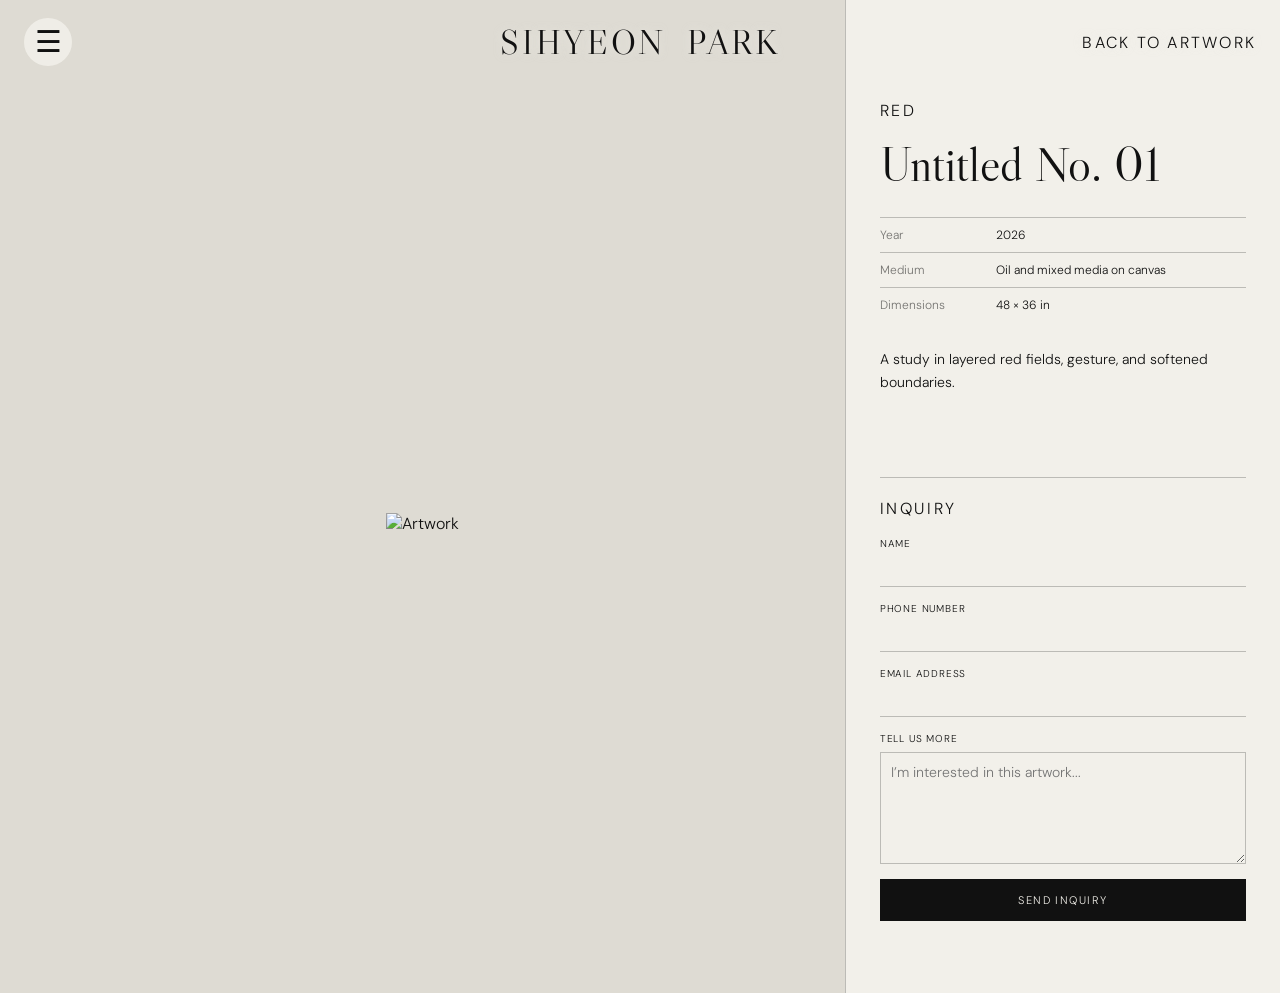
==== artwork-detail.html @ b91074b2 "website upgrade" ====
<!DOCTYPE html>
<html lang="en">
<head>
<meta charset="UTF-8"><meta name="viewport" content="width=device-width, initial-scale=1.0">
<title>Artwork Detail — SIHYEON PARK</title>
<link rel="stylesheet" href="styles.css">
</head>
<body class="detail-body">
<header class="site-header detail-header">
  <button class="menu-button" aria-label="Open menu" aria-expanded="false">☰</button>
  <a href="index.html" class="brand">SIHYEON PARK</a>
  <a href="artwork.html" class="view-artwork back-artwork">BACK TO ARTWORK</a>
</header>

<nav class="drawer" aria-hidden="true">
  <button class="drawer-close" aria-label="Close menu">CLOSE</button>
  <div class="drawer-links">
    <div class="menu-group">
      <button class="submenu-toggle" type="button" aria-expanded="false">
        <span>Artwork</span><span class="submenu-mark">+</span>
      </button>
      <div class="submenu" aria-hidden="true">
        <a href="artwork.html">Recent Artwork</a>
        <a href="artwork.html?theme=red">Red</a>
        <a href="artwork.html?theme=blue">Blue</a>
        <a href="artwork.html?theme=black">Black</a>
        <a href="artwork.html?theme=gold">Gold</a>
        <a href="artwork.html?theme=white">White</a>
      </div>
    </div>
    <a href="smalls_collection.html">Smalls Collection</a>
    <a href="index.html#exhibition">Exhibition</a>
    <a href="index.html#bio">Bio</a>
    <a href="index.html#press">Media &amp; Press</a>
    <a href="index.html#contact">Contact</a>
    <a class="instagram" href="https://instagram.com/artist_sihyeonpark?igshid=NTc4MTIwNjQ2YQ==" target="_blank" rel="noreferrer">◎ Instagram</a>
  </div>
</nav>

<main class="detail-layout">
  <section class="detail-image-panel">
    <img id="detail-image" src="images/artwork-01.svg" alt="Artwork">
  </section>

  <aside class="detail-side">
    <div class="detail-info">
      <p class="section-label" id="detail-theme">RED</p>
      <h1 id="detail-title">Untitled No. 01</h1>
      <dl>
        <div><dt>Year</dt><dd id="detail-year">2026</dd></div>
        <div><dt>Medium</dt><dd id="detail-medium">Oil and mixed media on canvas</dd></div>
        <div><dt>Dimensions</dt><dd id="detail-size">48 × 36 in</dd></div>
      </dl>
      <p id="detail-description">A study in layered red fields, gesture, and softened boundaries.</p>
      <p id="detail-availability" class="section-label" hidden></p>
    </div>

    <!-- <form class="inquiry-form">
      <p class="section-label">INQUIRY</p>
      <input type="hidden" name="artwork" id="inquiry-artwork">
      <label>Name<input type="text" name="name" required></label>
      <label>Phone Number<input type="tel" name="phone"></label>
      <label>Email Address<input type="email" name="email" required></label>
      <label>Tell us more<textarea name="message" rows="5" placeholder="I’m interested in this artwork..."></textarea></label>
      <button type="submit">SEND INQUIRY</button>
      <p class="inquiry-status" aria-live="polite"></p>
    </form> -->
    <form
      class="inquiry-form"
      action="https://docs.google.com/forms/d/e/1FAIpQLSfz-mkE204IaNHrEFgQSJeal2ZT3yxiCkTtmvPBRUlfY0KN0Q/formResponse"
      method="POST"
      target="inquiry_iframe"
      onsubmit="inquirySubmitted=true;"
    >
      <p class="section-label">INQUIRY</p>
      <input
        type="hidden"
        name="entry.837930430"
        id="inquiry-artwork"
      >
      <label>
        Name
        <input
          type="text"
          name="entry.336849934"
          required
        >
      </label>
      <label>
        Phone Number
        <input
          type="tel"
          name="entry.728266838"
        >
      </label>
      <label>
        Email Address
        <input
          type="email"
          name="entry.893797114"
          required
        >
      </label>
      <label>
        Tell us more
        <textarea
          name="entry.766029228"
          rows="5"
          placeholder="I’m interested in this artwork..."
        ></textarea>
      </label>
      <button type="submit">
        SEND INQUIRY
      </button>
      <p class="inquiry-status" aria-live="polite"></p>
    </form>
  </aside>
</main>
<iframe
  name="inquiry_iframe"
  id="inquiry_iframe"
  style="display:none;"
  onload="if(inquirySubmitted){inquirySuccess();}"
></iframe>
<script>
let inquirySubmitted = false;
function inquirySuccess() {
  const status =
    document.querySelector('.inquiry-status');
  if (status) {
    status.textContent =
      'Thank you. Your inquiry has been sent.';
  }
  inquirySubmitted = false;
}
</script>
<script src="artworks.js"></script>
<script src="script.js"></script>
</body>
</html>
---- styles.css ----
@import url('https://fonts.googleapis.com/css2?family=DM+Sans:wght@300;400;500&family=Libre+Caslon+Display&display=swap');
*{box-sizing:border-box}
:root{--bg:#f2f0ea;--ink:#111;--line:rgba(17,17,17,.24);--pad:24px}
html{scroll-behavior:smooth}
body{margin:0;background:var(--bg);color:var(--ink);font-family:"DM Sans",sans-serif;font-weight:300}
a{color:inherit;text-decoration:none} img{display:block;width:100%} button,input,textarea{font:inherit}
.site-header{position:fixed;inset:0 0 auto;z-index:50;display:grid;grid-template-columns:1fr auto 1fr;align-items:center;padding:18px var(--pad);mix-blend-mode:difference;color:white;pointer-events:none}
.site-header>*{pointer-events:auto}.brand{font-family:"Libre Caslon Display",serif;font-size:34px;letter-spacing:.08em;word-spacing: 10px}
.menu-button,.view-artwork,.drawer-close{border:0;background:none;padding:0;cursor:pointer;font-size:16px;letter-spacing:.14em}.menu-button{justify-self:start}.view-artwork{justify-self:end}
.drawer{position:fixed;inset:0 auto 0 0;width:min(460px,92vw);background:#111;color:#f5f3ed;z-index:90;padding:22px 24px 36px;transform:translateX(-101%);transition:transform .45s cubic-bezier(.76,0,.24,1)}
.drawer.open{transform:translateX(0)}.drawer-close{color:inherit}.drawer-links{display:flex;flex-direction:column;gap:10px;margin-top:14vh}
.drawer-links>a,
.submenu-toggle {
  font-family: "Libre Caslon Display", serif;
  font-size: 30px;
  line-height: 1.04;
  width: 100%;
  display: flex;
  justify-content: space-between;
  align-items: baseline;
  border: 0;
  background: none;
  color: inherit;
  padding: 0;
  cursor: pointer;
  text-align: left;
}
.submenu{max-height:0;overflow:hidden;opacity:0;display:flex;flex-direction:column;gap:4px;padding-left:18px;transition:.3s ease}
.menu-group.open .submenu{max-height:320px;opacity:1;margin:10px 0 14px}.submenu-mark{font-family:"DM Sans";font-size:18px}.menu-group.open .submenu-mark{transform:rotate(45deg)}
.drawer-links .submenu a,.drawer-links .instagram{font-family:"DM Sans";font-size:15px;line-height:1.5;opacity:.82}.drawer-links .instagram{margin-top:24px}
/* Landing page */
.hero {
  position: relative;
  width: 100%;
  height: auto;
  overflow: hidden;
  background: var(--bg);
  padding-top: 70px;
}
/* Landing page artwork */
.hero-image {
  position: relative;
  display: block;
  width: 100%;
  height: auto;
  object-fit: contain;
  object-position: center;
}
.signup-overlay {
  position: fixed;
  inset: 0;
  z-index: 80;
  display: grid;
  place-items: center;
  background: rgba(0, 0, 0, 0.25);
  backdrop-filter: blur(4px);
}
.signup-card {
  position: relative;
  width: min(470px, calc(100vw - 48px));
  background: #f2f0ea;
  padding: 38px 32px 30px;
  box-shadow:
    0 18px 60px rgba(0, 0, 0, 0.28);
}
.signup-close {
  position: absolute;
  top: 12px;
  right: 16px;
  border: 0;
  background: transparent;
  color: #111;
  font-size: 26px;
  line-height: 1;
  cursor: pointer;
}
.eyebrow,.section-label{margin:0 0 18px;font-size:16px;letter-spacing:.16em;text-transform:uppercase}
.signup-card h1{margin:0 0 28px;font:400 clamp(34px,4.2vw,52px)/1.04 "Libre Caslon Display",serif}
.email-form{display:grid;grid-template-columns:1fr auto;border-bottom:1px solid}.email-form input{border:0;background:transparent;padding:12px 0;outline:none}.email-form button{border:0;background:transparent;cursor:pointer;font-size:11px;letter-spacing:.14em}.form-note{font-size:10px;opacity:.65}
/* Main section spacing */
.intro,
.press,
.contact {
  padding: 70px var(--pad);
}
/* Landing artwork to BIO */
.intro {
  padding-top: 100px;
}
/* MEDIA & PRESS */
.media-section-page {
  padding-top: 70px;
}
.statement {
  margin: 0;
  width: 100%;
  max-width: none;
  font-family: "Libre Caslon Display", serif;
  font-size: 36px;
  font-weight: 400;
  line-height: 1.2;
  text-align: justify;
}
.featured-grid{display:grid;grid-template-columns:1fr 1fr;gap:70px 24px;padding:60px var(--pad) 130px}
.grid-art {
  display: flex;
  flex-direction: column;
  align-items: center;
}
.grid-art img {
  width: 100%;
  height: 350px;
  max-width: 100%;
  object-fit: contain;
  object-position: center bottom;
  transition: box-shadow 0.25s ease, transform 0.25s ease;
}
.grid-art:hover img {
  box-shadow: 0 0 0 10px rgba(120, 120, 120, 0.35);
  transform: scale(1.01);
}
.grid-art span {
  width: 100%;
  text-align: center;
}
.grid-art span {
  display: block;
  width: 100%;
  margin-top: 12px;
  font-size: 14px;
  letter-spacing: .05em;
  text-align: center;
}
.media-section {
  margin-top: 100px;
}
.press-list {
  border-top: 1px solid var(--line);
}
.press-list a,
.press-list .press-item {
  display: grid;
  grid-template-columns: 1fr auto;
  gap: 40px;
  align-items: start;
  padding: 22px 0;
  border-bottom: 1px solid var(--line);
}
.press-list a > span:first-child,
.press-list .press-item > span:first-child {
  font-size: 15px;
  line-height: 1.5;
}
.press-list a > span:last-child,
.press-list .press-item > span:last-child {
  font-size: 12px;
  white-space: nowrap;
  text-align: right;
}
.press-list strong {
  font-weight: 400;
}

.contact > a {
  font-family: "Libre Caslon Display", serif;
  font-size: 28px;
  font-weight: 400;
  line-height: 1.2;
}
.artwork-page{padding:140px var(--pad) 90px}.page-heading{display:flex;justify-content:space-between;align-items:end;margin-bottom:70px;border-bottom:1px solid var(--line);padding-bottom:20px}
/*.page-heading h1{margin:0;font:400 clamp(64px,12vw,160px)/.82 "Libre Caslon Display",serif}*/
.page-heading h1 {
  margin: 0;
  font-family: "Libre Caslon Display", serif;
  font-size: 60px;
  font-weight: 400;
  line-height: .82;
}
.artwork-heading-copy{display:flex;align-items:baseline;gap:20px;margin-left: auto}.active-theme-label{font-size:18px;letter-spacing:.12em;text-transform:uppercase}
.grid-art.is-hidden{display:none}
.artwork-grid {
  display: grid;
  grid-template-columns: repeat(auto-fit, minmax(260px, 1fr));
  row-gap: 80px;       /* Vertical spacing */
  column-gap: 80px;    /* Horizontal spacing */
}

/* Detail page */
.detail-body{overflow-x:hidden}.detail-layout{min-height:100vh;display:grid;grid-template-columns:minmax(0,1.65fr) minmax(360px,.85fr)}
.detail-image-panel{min-height:100vh;background:#dedbd3;display:flex;align-items:center;justify-content:center;padding:90px 36px 36px}
.detail-image-panel img{max-width:100%;max-height:calc(100vh - 126px);width:auto;height:auto;object-fit:contain}
.detail-side{min-height:100vh;border-left:1px solid var(--line);display:flex;flex-direction:column;justify-content:space-between;padding:100px 34px 34px;background:var(--bg)}
.detail-info h1 {
  font-family: "Libre Caslon Display", serif;
  font-size: 48px;
  font-weight: 400;
  line-height: 1.05;
  margin: 0 0 28px;
}
.detail-info dl{margin:0 0 26px}.detail-info dl div{display:grid;grid-template-columns:100px 1fr;gap:16px;padding:9px 0;border-top:1px solid var(--line);font-size:12px}
.detail-info dt{opacity:.55}.detail-info dd{margin:0}
#detail-description{max-width:520px;font-size:14px;line-height:1.6}
.inquiry-form{margin-top:70px;border-top:1px solid var(--line);padding-top:20px}.inquiry-form label{display:block;font-size:10px;letter-spacing:.08em;text-transform:uppercase;margin-bottom:15px}
.inquiry-form input,.inquiry-form textarea{display:block;width:100%;border:0;border-bottom:1px solid var(--line);background:transparent;padding:9px 0;outline:none;text-transform:none;letter-spacing:0;font-size:14px;resize:vertical}
.inquiry-form textarea{border:1px solid var(--line);padding:10px;margin-top:7px}.inquiry-form button{width:100%;border:1px solid var(--ink);background:var(--ink);color:var(--bg);padding:13px;cursor:pointer;font-size:11px;letter-spacing:.13em}
.inquiry-status{font-size:11px;min-height:16px}.detail-header{mix-blend-mode:difference}

@media(max-width:760px){
  :root{--pad:14px}.site-header{padding-top:14px}.brand{font-size:14px}.view-artwork{font-size:8px}.featured-grid{grid-template-columns:1fr}.art-card.tall{margin-top:0}.art-card.wide{grid-column:auto;width:100%}
  .artwork-heading-copy {
    gap: 8px;
  }
  .artwork-heading-copy .active-theme-label {
    font-size: 10px;
    letter-spacing: .08em;
  }
  .artwork-grid {
    grid-template-columns: repeat(auto-fit, minmax(150px, 1fr));
    row-gap: 40px;       /* Vertical spacing */
    column-gap: 40px;    /* Horizontal spacing */    
  }
  .page-heading h1 {
  font-size: 32px;
  }
  .grid-art img {
    height: 220px;
  }
  .detail-layout{grid-template-columns:1fr}.detail-image-panel{min-height:auto;height:72vh;padding:72px 14px 14px}.detail-image-panel img{max-height:100%;}.detail-side{min-height:auto;border-left:0;border-top:1px solid var(--line);padding:50px 18px 28px}.inquiry-form{margin-top:60px}
    .statement {
    font-size: 28px;
    line-height: 1.25;
    text-align: left;
  }
  .press-list a,
  .press-list .press-item {
    grid-template-columns: 1fr;
    gap: 7px;
  }
  .press-list a > span:last-child,
  .press-list .press-item > span:last-child {
    text-align: left;
  }
  .media-section {
    margin-top: 70px;
  }
}

/* Persistent top-left navigation icon */
.menu-button {
  font-size: 22px;
  line-height: 1;
  letter-spacing: 0;
}

/* v5: keep the top-left hamburger permanently visible */
.site-header {
  mix-blend-mode: normal;
}

.menu-button {
  color: #111111;
  background: rgba(242, 240, 234, 0.88);
  width: 38px;
  height: 38px;
  display: grid;
  place-items: center;
  border-radius: 50%;
  font-size: 22px;
  line-height: 1;
  letter-spacing: 0;
  position: relative;
  z-index: 60;
}

.brand,
.view-artwork {
  color: #111111;
  text-shadow: 0 0 10px rgba(242, 240, 234, 0.7);
}

.site-footer {
  padding: 30px var(--pad);
  border-top: 1px solid var(--line);
  font-size: 12px;
  letter-spacing: .05em;
  text-align: center;
}

.site-footer p {
  margin: 0;
}


/* Bio and exhibition content */
.bio-content{max-width:1100px}.bio-section{margin-bottom:58px}.bio-section:last-child{margin-bottom:0}.bio-section h2,.exhibition-group h2{margin:0 0 20px;font:400 26px/1.1 "Libre Caslon Display",serif}.bio-section p,.past-columns p{margin:0;font-size:16px;line-height:1.75}.bio-section p+p{margin-top:20px}.exhibition-group+.exhibition-group{margin-top:90px}.past-columns{display:grid;grid-template-columns:1fr;gap:42px}.past-columns h3{margin:0 0 16px;font:400 26px/1.1 "Libre Caslon Display",serif}
@media(max-width:760px){.drawer-links>a,.submenu-toggle{font-size:24px}
  .drawer-close {
    font-size: 13px;
  }
  .drawer-links .submenu a,
  .drawer-links .instagram {
    font-size: 13px;
  }.bio-section h2,.exhibition-group h2{font-size:22px}.bio-section p,.past-columns p{font-size:15px}.past-columns{grid-template-columns:1fr;gap:36px}.exhibition-group+.exhibition-group{margin-top:65px}}

/* Bio About: full-width justified layout */
#bio .bio-content {
  width: 100%;
  max-width: 100%;
}

#bio .bio-section:first-child {
  width: 100%;
  max-width: 100%;
}

#bio .bio-section:first-child p {
  display: block;
  width: 100%;
  max-width: 100%;
  margin-left: 0;
  margin-right: 0;
  text-align: justify;
  text-align-last: left;
}

@media (max-width: 760px) {
  #bio .bio-section:first-child p {
    text-align: left;
  }
}

/* v6: slightly larger drawer button and smaller Artwork heading */
.menu-button {
  width: 48px;
  height: 48px;
  font-size: 30px;
}

.page-heading h1 {
  font-size: 50px;
}

@media (max-width: 760px) {
  .menu-button {
    width: 36px;
    height: 36px;
    font-size: 19px;
  }

  .page-heading h1 {
    font-size: 28px;
  }
}


/* Smalls Collection */
.smalls-page{padding:140px var(--pad) 100px}.smalls-section{margin-bottom:100px}.smalls-section h1{margin:0 0 34px;padding-bottom:18px;border-bottom:1px solid var(--line);font:400 50px/.95 "Libre Caslon Display",serif}
.smalls-row{
  display:grid;
  grid-template-columns:repeat(5,minmax(0,1fr));
  row-gap: 80px;       /* Vertical spacing */
  column-gap: 80px;    /* Horizontal spacing */
  align-items:start
}
.smalls-row-goods{
  grid-template-columns:repeat(2,minmax(0,1fr));
  max-width:calc(40% + 10px)}
  .small-item{display:flex;flex-direction:column;align-items:center}.small-item img{width:100%;
  height:280px;
  object-fit:contain;object-position:center bottom;
  transition:box-shadow .25s ease,transform .25s ease}.small-item:hover img{box-shadow:0 0 0 10px rgba(120,120,120,.35);transform:scale(1.01)}.small-item span{display:block;width:100%;margin-top:12px;font-size:14px;letter-spacing:.05em;text-align:center}.smalls-description{border-top:1px solid var(--line);padding-top:10px}.smalls-description p{margin:0;padding:8px 0;border-bottom:1px solid var(--line);font-size:14px;line-height:1.5}.smalls-detail-info .section-label{margin-bottom:18px}
/*@media(max-width:760px){
  .smalls-page{padding:110px var(--pad) 70px}
  .smalls-section{margin-bottom:70px}
  .smalls-section h1{font-size:32px;margin-bottom:25px}
  .smalls-row,.smalls-row-goods{grid-template-columns:repeat(2,minmax(0,1fr));max-width:none;gap:30px 14px}.small-item img{height:210px}
}*/
@media (max-width: 760px) {
  .smalls-page {
    padding: 110px var(--pad) 70px;
  }
  .smalls-section {
    margin-bottom: 70px;
  }
  .smalls-section h1 {
    font-size: 32px;
    margin-bottom: 25px;
  }
  .smalls-row,
  .smalls-row-goods {
    grid-template-columns: repeat(2, minmax(0, 1fr));
    max-width: none;
    row-gap: 24px;
    column-gap: 32px;
  }
  .small-item img {
    height: 210px;
  }
}


/* Subscribe popup behavior */
.signup-overlay[hidden]{display:none}
.subscribe-link{display:block;margin-top:18px;border:0;background:none;padding:0;cursor:pointer;font-family:"DM Sans",sans-serif;font-size:11px;letter-spacing:.14em;text-decoration:underline;text-underline-offset:4px}


/* Smalls Collection detail description bullets */
.smalls-description ul {
  margin: 0;
  padding-left: 20px;
}

.smalls-description li {
  margin-bottom: 8px;
  font-size: 14px;
  line-height: 1.6;
}

.smalls-description li:last-child {
  margin-bottom: 0;
}


/* v9: Contact links on separate lines */
.contact > a,
.contact > .subscribe-link {
  display: block;
  width: fit-content;
}

.contact > .contact-instagram {
  margin-top: 8px;
}

#detail-availability {
  margin-top: 24px;
  font-size: 12px;
  font-weight: 400;
  letter-spacing: 0.15em;
  text-transform: uppercase;
}
#detail-availability[hidden] {
  display: none;
}


/* Stripe purchase panel: Print Goods only */
.smalls-purchase{margin-top:36px;border-top:1px solid var(--line);padding-top:20px}
.smalls-purchase[hidden]{display:none}
.smalls-buy-now{display:block;width:100%;padding:13px;border:1px solid var(--ink);background:var(--ink);color:var(--bg);text-align:center;font-size:11px;letter-spacing:.13em;transition:opacity .2s ease}
.smalls-buy-now:hover,.smalls-buy-now:focus-visible{opacity:.75}
.smalls-shipping-note,.smalls-international-note,.smalls-test-note{font-size:12px;line-height:1.6;margin:12px 0 0}
.smalls-international-note{color:#555}
.smalls-test-note{font-size:11px;letter-spacing:.04em;color:#8a4c30}
.smalls-purchase + .inquiry-form{margin-top:34px}
@media(max-width:760px){.smalls-purchase{margin-top:30px}.smalls-purchase + .inquiry-form{margin-top:34px}}

@media (max-width: 760px) {
  .intro,
  .press,
  .contact {
    padding: 45px var(--pad);
  }
  .intro {
    padding-top: 65px;
  }
  .media-section-page {
    padding-top: 45px;
  }

}

/* Shipping & Returns acknowledgment — Smalls Collection */
.smalls-policy-summary{font-size:12px;line-height:1.7;margin:14px 0 16px;color:#444}
.smalls-policy-acknowledgment{display:flex;align-items:flex-start;gap:11px;margin:0 0 16px;font-size:12px;line-height:1.65;cursor:pointer}
.smalls-policy-acknowledgment input{flex:none;width:16px;height:16px;margin:2px 0 0;accent-color:var(--ink);cursor:pointer}
.smalls-policy-acknowledgment a{text-decoration:underline;text-underline-offset:3px}
.smalls-buy-now.is-disabled{opacity:.35;cursor:not-allowed;pointer-events:none}
.smalls-buy-now.is-disabled:hover{opacity:.35}
/* Policy page */
.policy-page{max-width:850px;margin:0 auto;padding:155px var(--pad) 95px}
.policy-page h1{font:400 clamp(38px,6vw,62px)/1.05 "Libre Caslon Display",serif;margin:0 0 46px}
.policy-page h2{font:400 26px/1.2 "Libre Caslon Display",serif;margin:35px 0 13px}
.policy-page p{font-size:15px;line-height:1.85;margin:0 0 15px}
.policy-page a{text-decoration:underline;text-underline-offset:3px}
.policy-page .policy-note{font-size:13px;color:#555}
@media(max-width:760px){.policy-page{padding:115px 18px 65px}.policy-page h2{font-size:23px}.policy-page p{font-size:14px}}
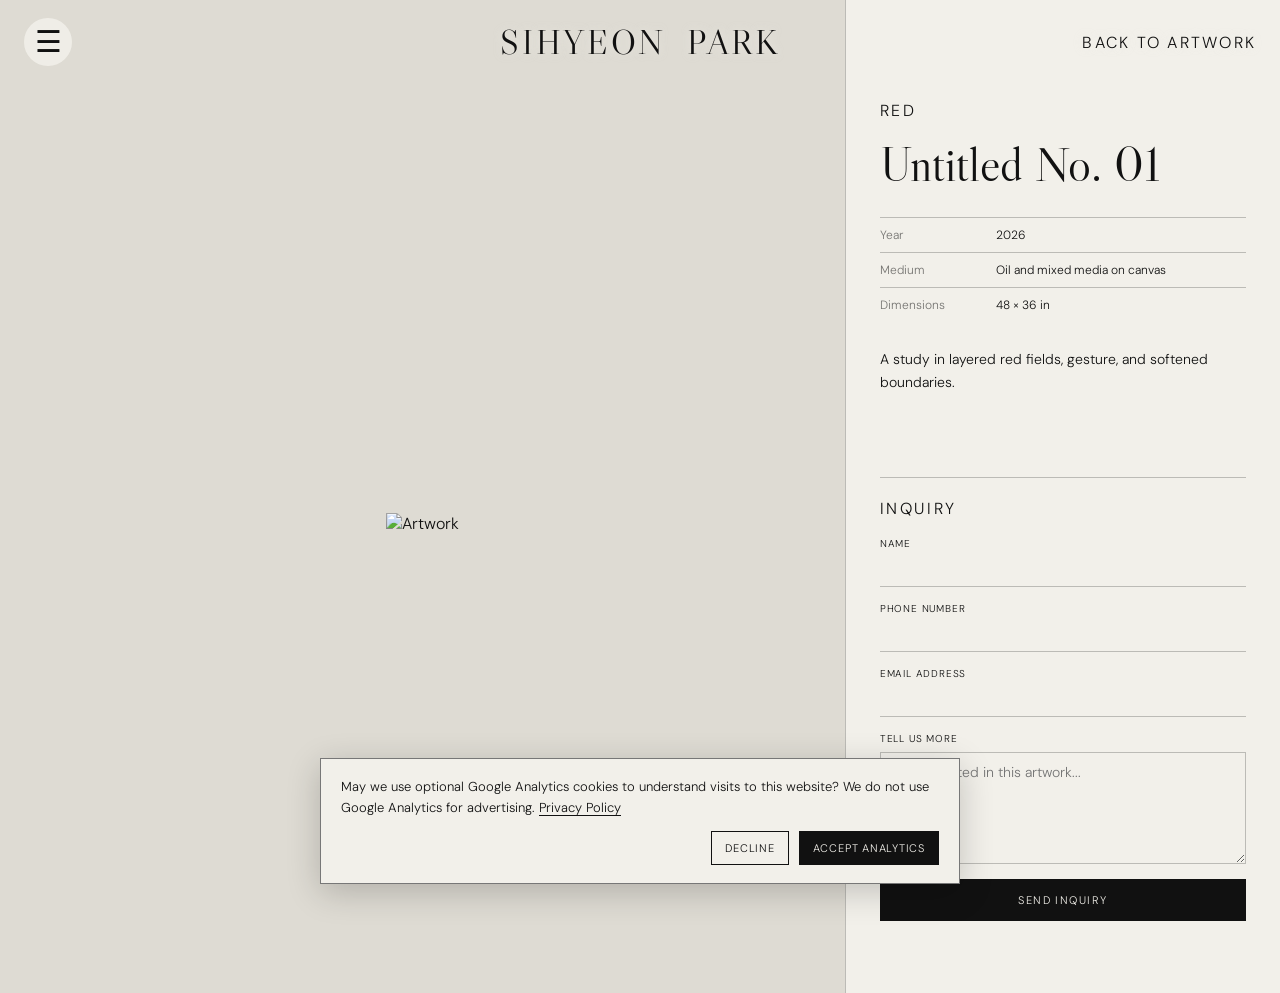
==== commit ef63e3d4: "update" ====
--- a/artwork-detail.html
+++ b/artwork-detail.html
@@ -4,6 +4,7 @@
 <meta charset="UTF-8"><meta name="viewport" content="width=device-width, initial-scale=1.0">
 <title>Artwork Detail — SIHYEON PARK</title>
 <link rel="stylesheet" href="styles.css">
+<script src="analytics.js" defer></script>
 </head>
 <body class="detail-body">
 <header class="site-header detail-header">
--- a/styles.css
+++ b/styles.css
@@ -486,3 +486,35 @@
 .policy-page a{text-decoration:underline;text-underline-offset:3px}
 .policy-page .policy-note{font-size:13px;color:#555}
 @media(max-width:760px){.policy-page{padding:115px 18px 65px}.policy-page h2{font-size:23px}.policy-page p{font-size:14px}}
+
+/* Home page: transparent at top, opaque when scrolling past hero. */
+.home-header {
+  height: 70px;
+  padding: 0 var(--pad);
+  background: transparent;
+  color: #111;
+  mix-blend-mode: normal;
+  transition: background-color .25s ease, box-shadow .25s ease;
+}
+.home-header.is-scrolled {
+  background: #f2f0ea;
+  box-shadow: 0 1px 0 rgba(17,17,17,.10);
+}
+.home-header .brand, .home-header .view-artwork { text-shadow: none; }
+@media (max-width: 760px) {
+  .home-header { height: 60px; padding: 0 var(--pad); }
+}
+@media (prefers-reduced-motion: reduce) {
+  .home-header { transition: none; }
+}
+
+/* Optional analytics consent; independent of existing navigation and signup popup. */
+.analytics-consent[hidden]{display:none!important}
+.analytics-consent{position:fixed;z-index:110;bottom:16px;left:16px;right:16px;max-width:640px;margin:0 auto;background:#f2f0ea;color:#111;border:1px solid #777;box-shadow:0 8px 32px rgba(0,0,0,.2);padding:18px 20px;font-family:"DM Sans",sans-serif}
+.analytics-consent p{margin:0 0 12px;font-size:13px;line-height:1.6}
+.analytics-consent a{text-decoration:underline;text-underline-offset:3px}
+.analytics-consent-actions{display:flex;gap:10px;justify-content:flex-end;flex-wrap:wrap}
+.analytics-consent-actions button{background:transparent;border:1px solid #111;color:#111;padding:9px 13px;font-size:11px;letter-spacing:.07em;cursor:pointer}
+.analytics-consent-actions button:last-child{background:#111;color:#f2f0ea}
+.analytics-settings{border:0;background:transparent;text-decoration:underline;text-underline-offset:3px;padding:0;cursor:pointer;font-size:13px}
+@media(max-width:760px){.analytics-consent{bottom:8px;left:8px;right:8px;padding:14px}.analytics-consent-actions{justify-content:stretch}.analytics-consent-actions button{flex:1}}
